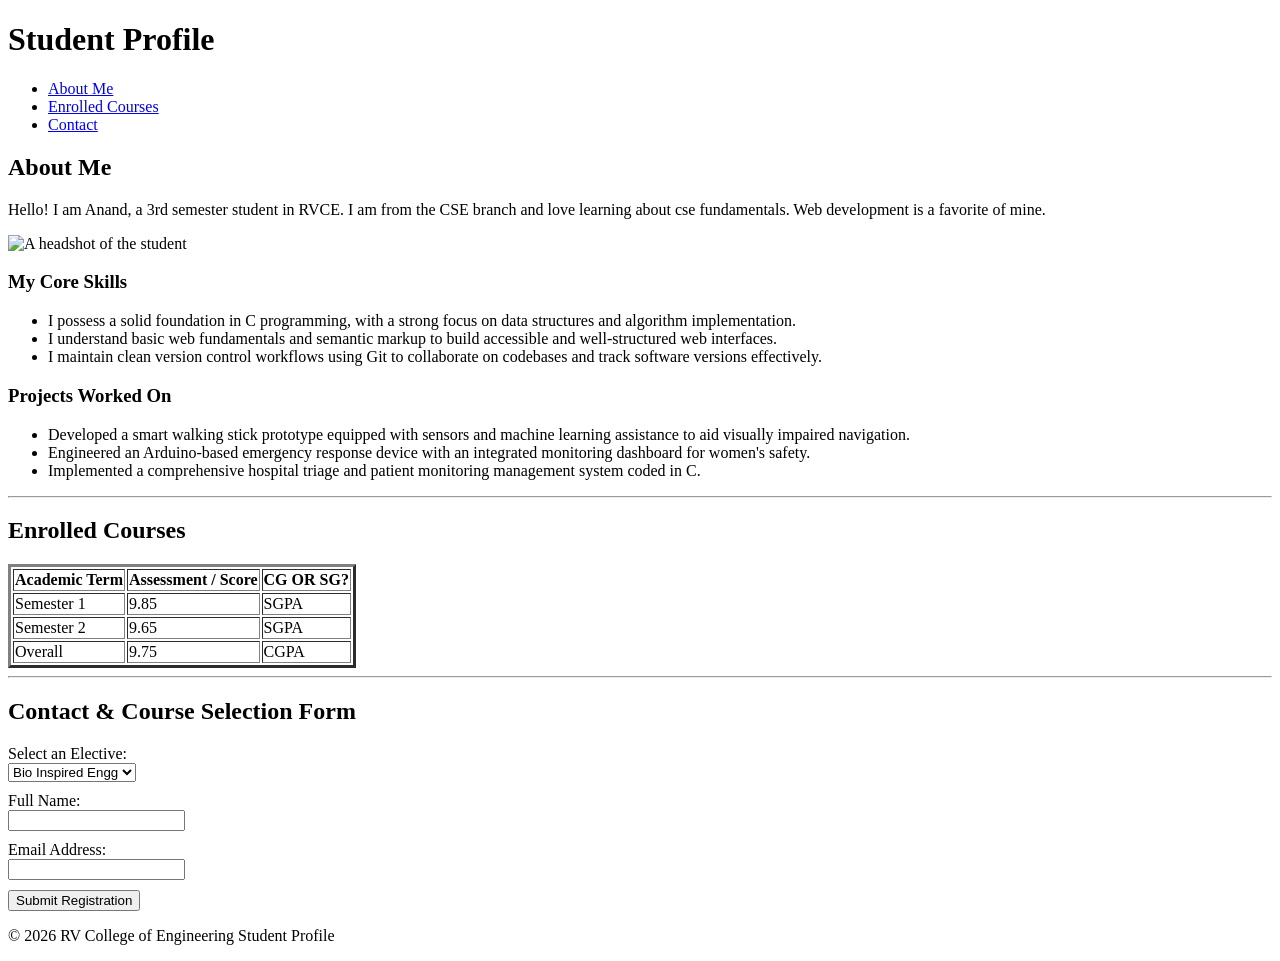
==== day 1/student-profile/student_profile.html @ d47d8cb0 "commit" ====
<!DOCTYPE html>
<html lang="en">
<head>
  <meta charset="UTF-8">
  <meta name="viewport" content="width=device-width, initial-scale=1.0">
  <title>Student Profile & Course Information</title>
</head>
<body>

  <!-- Header and Navigation -->
  <header>
    <h1>Student Profile</h1>
    <nav>
      <ul>
        <li><a href="#about">About Me</a></li>
        <li><a href="#courses">Enrolled Courses</a></li>
        <li><a href="#contact">Contact</a></li>
      </ul>
    </nav>
  </header>

  <main>
    <!-- Section with headings, paragraphs, list, and an image -->
    <section id="about">
      <h2>About Me</h2>
      
      <p>Hello! I am Anand, a 3rd semester student in RVCE. I am from the CSE branch and love learning about cse fundamentals. Web development is a favorite of mine. </p>
      
      <img src="C:\Users\ragha\Downloads\Education,_school,_classroom,_blackboard,_teacher_Fortepan_3612.jpg" alt="A headshot of the student" width="150">

      <h3>My Core Skills</h3>
      <ul>
        <li>I possess a solid foundation in C programming, with a strong focus on data structures and algorithm implementation.</li>
        <li>I understand basic web fundamentals and semantic markup to build accessible and well-structured web interfaces.</li>
        <li>I maintain clean version control workflows using Git to collaborate on codebases and track software versions effectively.</li>
      </ul>

      <h3>Projects Worked On</h3>
      <ul>
        <li>Developed a smart walking stick prototype equipped with sensors and machine learning assistance to aid visually impaired navigation.</li>
        <li>Engineered an Arduino-based emergency response device with an integrated monitoring dashboard for women's safety.</li>
        <li>Implemented a comprehensive hospital triage and patient monitoring management system coded in C.</li>
      </ul>
    </section>

    <hr>

    <!-- Section with a table featuring thicker borders and semester scores -->
    <section id="courses">
      <h2>Enrolled Courses</h2>
      <table border="3">
        <tr>
          <th>Academic Term</th>
          <th>Assessment / Score</th>
          <th>CG OR SG?</th>
        </tr>
        <tr>
          <td>Semester 1</td>
          <td>9.85</td>
          <td>SGPA</td>
        </tr>
        <tr>
          <td>Semester 2</td>
          <td>9.65</td>
          <td>SGPA</td>
        </tr>
        <tr>
          <td>Overall</td>
          <td>9.75</td>
          <td>CGPA</td>
        </tr>
      </table>
    </section>

    <hr>

    <!-- Section with a simple form -->
    <section id="contact">
      <h2>Contact & Course Selection Form</h2>
      <form action="https://httpbin.org/get" method="get">
        
        <div style="margin-bottom: 10px;">
          <label for="courseSelect">Select an Elective:</label><br>
          <select id="courseSelect" name="course">
            <option value="webdev">Bio Inspired Engg</option>
            <option value="ai">Material Sci</option>
            <option value="iot">Environment</option>
          </select>
        </div>

        <div style="margin-bottom: 10px;">
          <label for="studentName">Full Name:</label><br>
          <input type="text" id="studentName" name="name" required>
        </div>

        <div style="margin-bottom: 10px;">
          <label for="studentEmail">Email Address:</label><br>
          <input type="email" id="studentEmail" name="email" required>
        </div>

        <button type="submit">Submit Registration</button>
      
      </form>
    </section>
  </main>

  <!-- Footer -->
  <footer>
    <p>&copy; 2026 RV College of Engineering Student Profile</p>
  </footer>

</body>
</html>
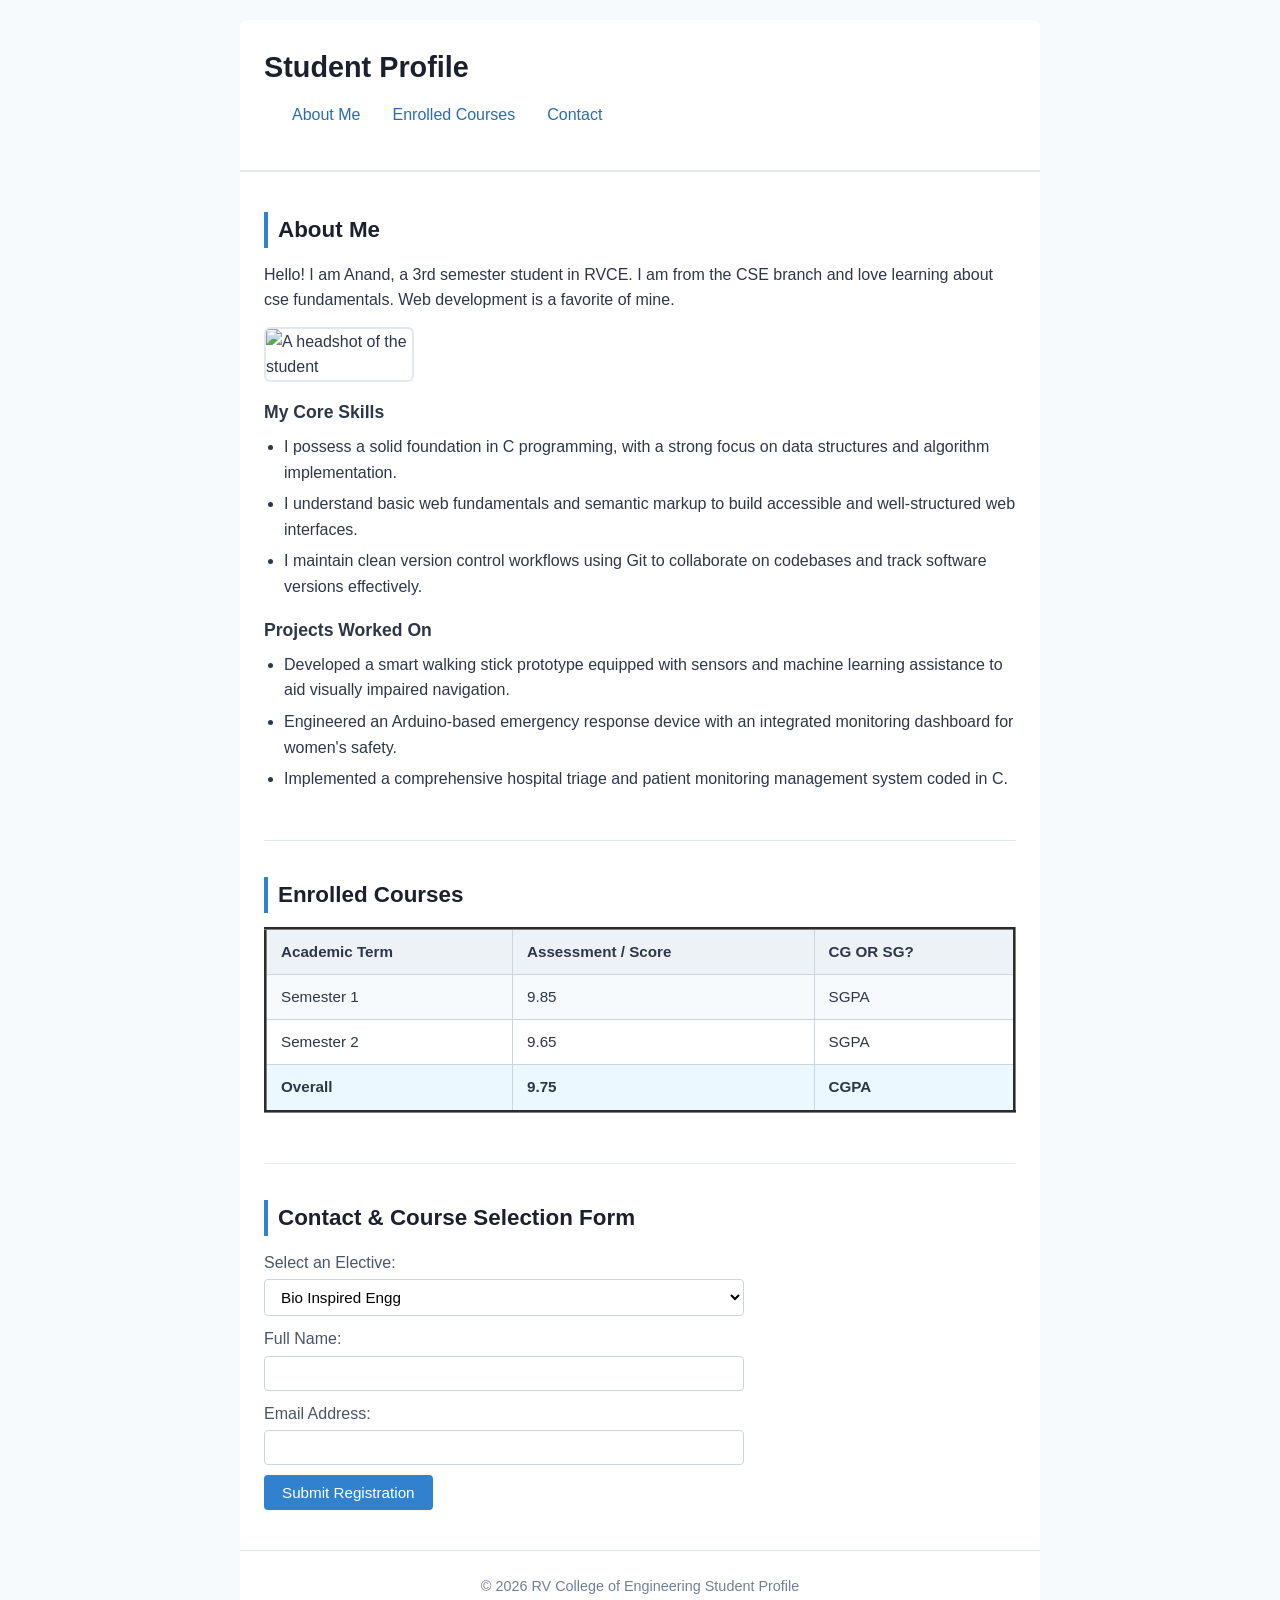
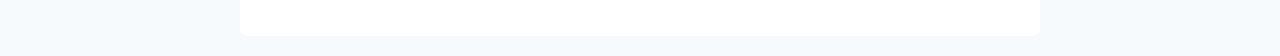
==== commit b1862de9: "h" ====
--- a/day 1/student-profile/student_profile.html
+++ b/day 1/student-profile/student_profile.html
@@ -1,9 +1,10 @@
 <!DOCTYPE html>
 <html lang="en">
 <head>
+<link rel="stylesheet" href="style.css">
   <meta charset="UTF-8">
   <meta name="viewport" content="width=device-width, initial-scale=1.0">
-  <title>Student Profile & Course Information</title>
+  <title>Student Profile & Coarse Information</title>
 </head>
 <body>
 
--- a/day 1/student-profile/style.css
+++ b/day 1/student-profile/style.css
@@ -0,0 +1,195 @@
+/* --- Global Reset & Typography --- */
+* {
+  box-sizing: border-box;
+  margin: 0;
+  padding: 0;
+}
+
+body {
+  font-family: -apple-system, BlinkMacSystemFont, "Segoe UI", Roboto, Helvetica, Arial, sans-serif;
+  line-height: 1.6;
+  color: #2d3748;
+  background-color: #f7fafc;
+  padding: 20px;
+}
+
+/* --- Layout Container --- */
+header, main, footer {
+  max-width: 800px;
+  margin: 0 auto;
+  background: #ffffff;
+  padding: 24px;
+}
+
+header {
+  border-top-left-radius: 8px;
+  border-top-right-radius: 8px;
+  border-bottom: 2px solid #e2e8f0;
+}
+
+footer {
+  border-bottom-left-radius: 8px;
+  border-bottom-right-radius: 8px;
+  border-top: 1px solid #e2e8f0;
+  text-align: center;
+  font-size: 0.9rem;
+  color: #718096;
+}
+
+/* --- Header & Navigation --- */
+header h1 {
+  font-size: 1.8rem;
+  color: #1a202c;
+  margin-bottom: 12px;
+}
+
+nav ul {
+  display: flex;
+  gap: 16px;
+  list-style: none;
+}
+
+nav a {
+  text-decoration: none;
+  color: #2b6cb0;
+  font-weight: 500;
+  padding: 4px 8px;
+  border-radius: 4px;
+  transition: background-color 0.2s, color 0.2s;
+}
+
+nav a:hover {
+  background-color: #ebf8ff;
+  color: #2c5282;
+}
+
+/* --- Content Sections --- */
+section {
+  padding: 16px 0;
+}
+
+h2 {
+  font-size: 1.4rem;
+  color: #1a202c;
+  margin-bottom: 14px;
+  border-left: 4px solid #3182ce;
+  padding-left: 10px;
+}
+
+h3 {
+  font-size: 1.1rem;
+  color: #2d3748;
+  margin: 16px 0 8px 0;
+}
+
+p {
+  margin-bottom: 14px;
+}
+
+hr {
+  border: 0;
+  height: 1px;
+  background: #e2e8f0;
+  margin: 20px 0;
+}
+
+/* --- Profile Image --- */
+img {
+  display: block;
+  border-radius: 6px;
+  border: 2px solid #e2e8f0;
+  margin: 14px 0;
+  object-fit: cover;
+}
+
+/* --- Lists --- */
+ul {
+  padding-left: 20px;
+  margin-bottom: 12px;
+}
+
+li {
+  margin-bottom: 6px;
+}
+
+/* --- Performance Table --- */
+table {
+  width: 100%;
+  border-collapse: collapse;
+  margin: 14px 0;
+  font-size: 0.95rem;
+}
+
+th, td {
+  padding: 10px 14px;
+  text-align: left;
+  border: 1px solid #cbd5e0;
+}
+
+th {
+  background-color: #edf2f7;
+  color: #2d3748;
+  font-weight: 600;
+}
+
+tr:nth-child(even) {
+  background-color: #f7fafc;
+}
+
+tr:hover {
+  background-color: #edf2f7;
+}
+
+/* Highlight the final summary row */
+tr:last-child {
+  font-weight: 600;
+  background-color: #ebf8ff;
+}
+
+/* --- Form & Inputs --- */
+form {
+  max-width: 480px;
+}
+
+label {
+  display: inline-block;
+  font-weight: 500;
+  margin-bottom: 4px;
+  color: #4a5568;
+}
+
+input[type="text"],
+input[type="email"],
+select {
+  width: 100%;
+  padding: 8px 12px;
+  border: 1px solid #cbd5e0;
+  border-radius: 4px;
+  font-size: 0.95rem;
+  outline: none;
+  background-color: #fff;
+  transition: border-color 0.2s, box-shadow 0.2s;
+}
+
+input[type="text"]:focus,
+input[type="email"]:focus,
+select:focus {
+  border-color: #3182ce;
+  box-shadow: 0 0 0 3px rgba(66, 153, 225, 0.2);
+}
+
+button[type="submit"] {
+  background-color: #3182ce;
+  color: #ffffff;
+  border: none;
+  border-radius: 4px;
+  padding: 9px 18px;
+  font-size: 0.95rem;
+  font-weight: 500;
+  cursor: pointer;
+  transition: background-color 0.2s;
+}
+
+button[type="submit"]:hover {
+  background-color: #2b6cb0;
+}
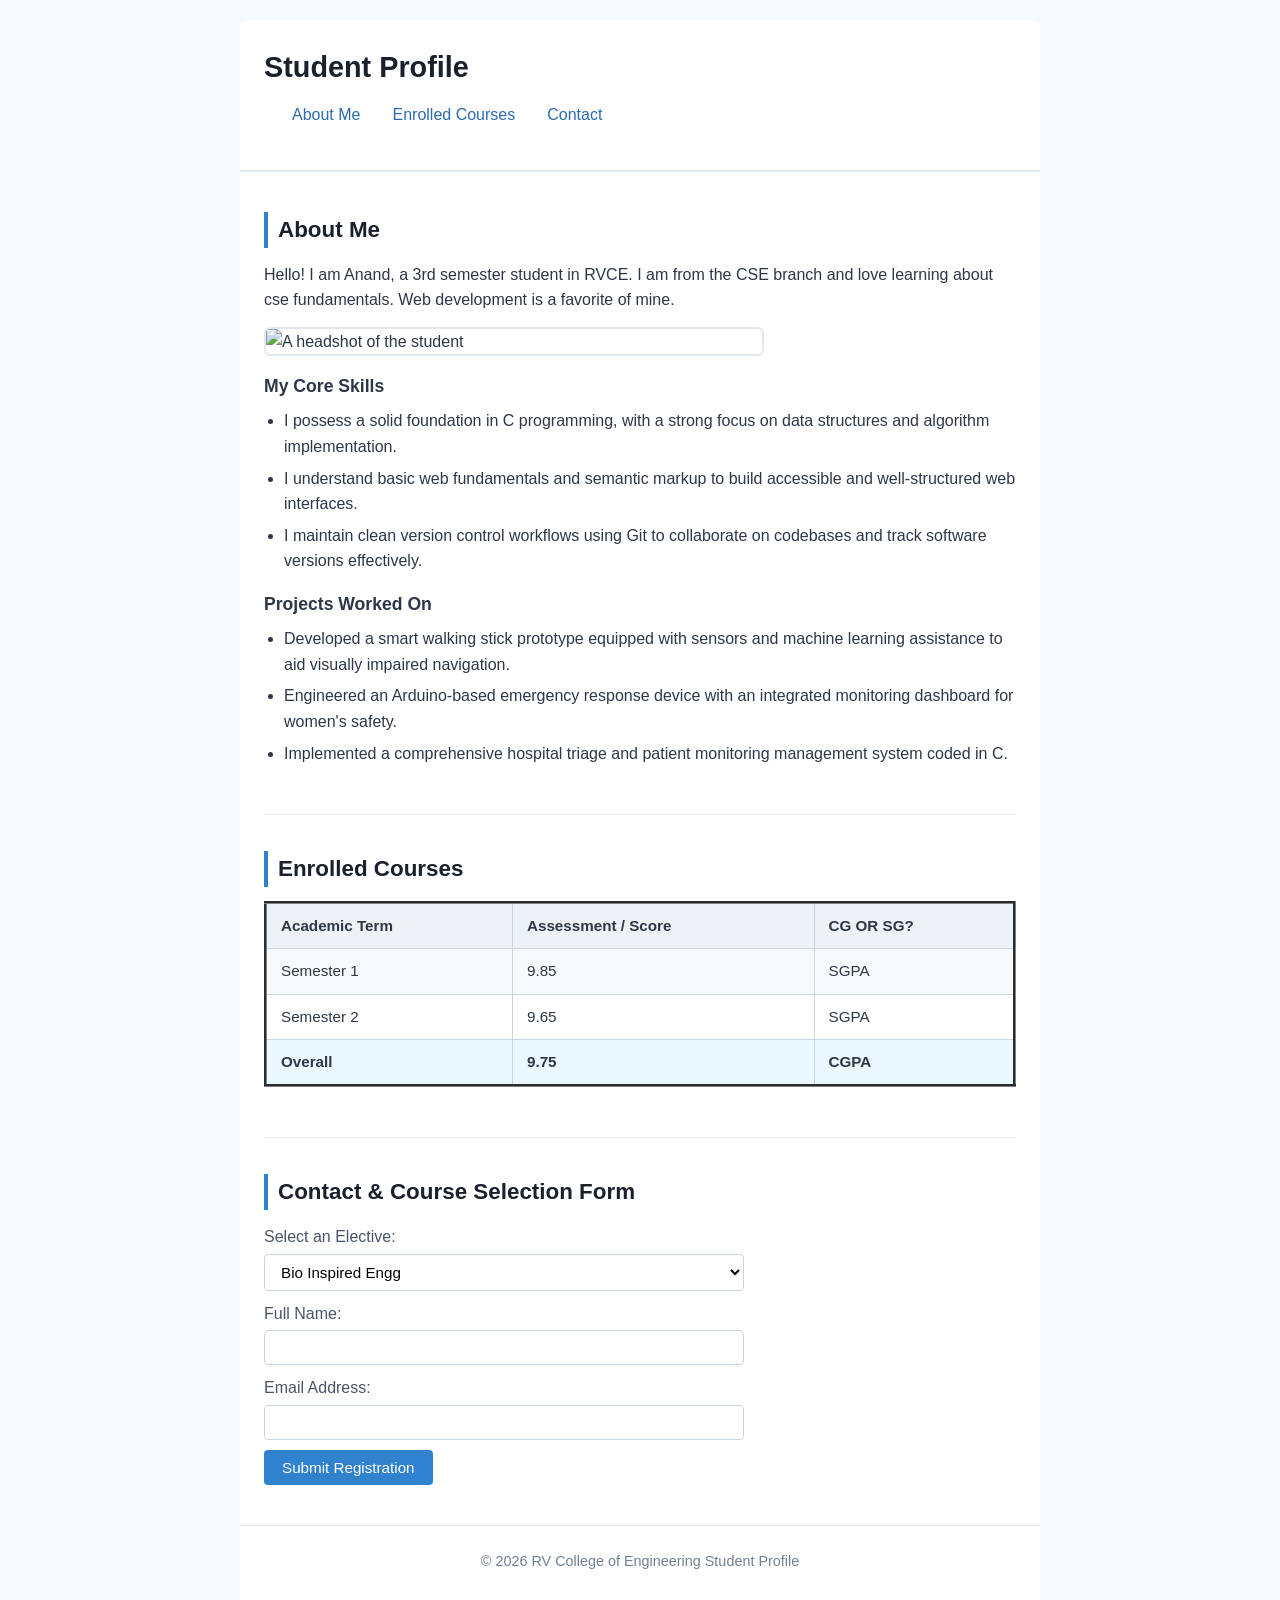
==== commit e51a3f6f: "idk" ====
--- a/day 1/student-profile/student_profile.html
+++ b/day 1/student-profile/student_profile.html
@@ -27,7 +27,7 @@
       
       <p>Hello! I am Anand, a 3rd semester student in RVCE. I am from the CSE branch and love learning about cse fundamentals. Web development is a favorite of mine. </p>
       
-      <img src="C:\Users\ragha\Downloads\Education,_school,_classroom,_blackboard,_teacher_Fortepan_3612.jpg" alt="A headshot of the student" width="150">
+      <img src="C:\Users\ragha\Pictures\Camera Roll\WIN_20261022_22_17_20_Pro.jpg" alt="A headshot of the student" width="500">
 
       <h3>My Core Skills</h3>
       <ul>
